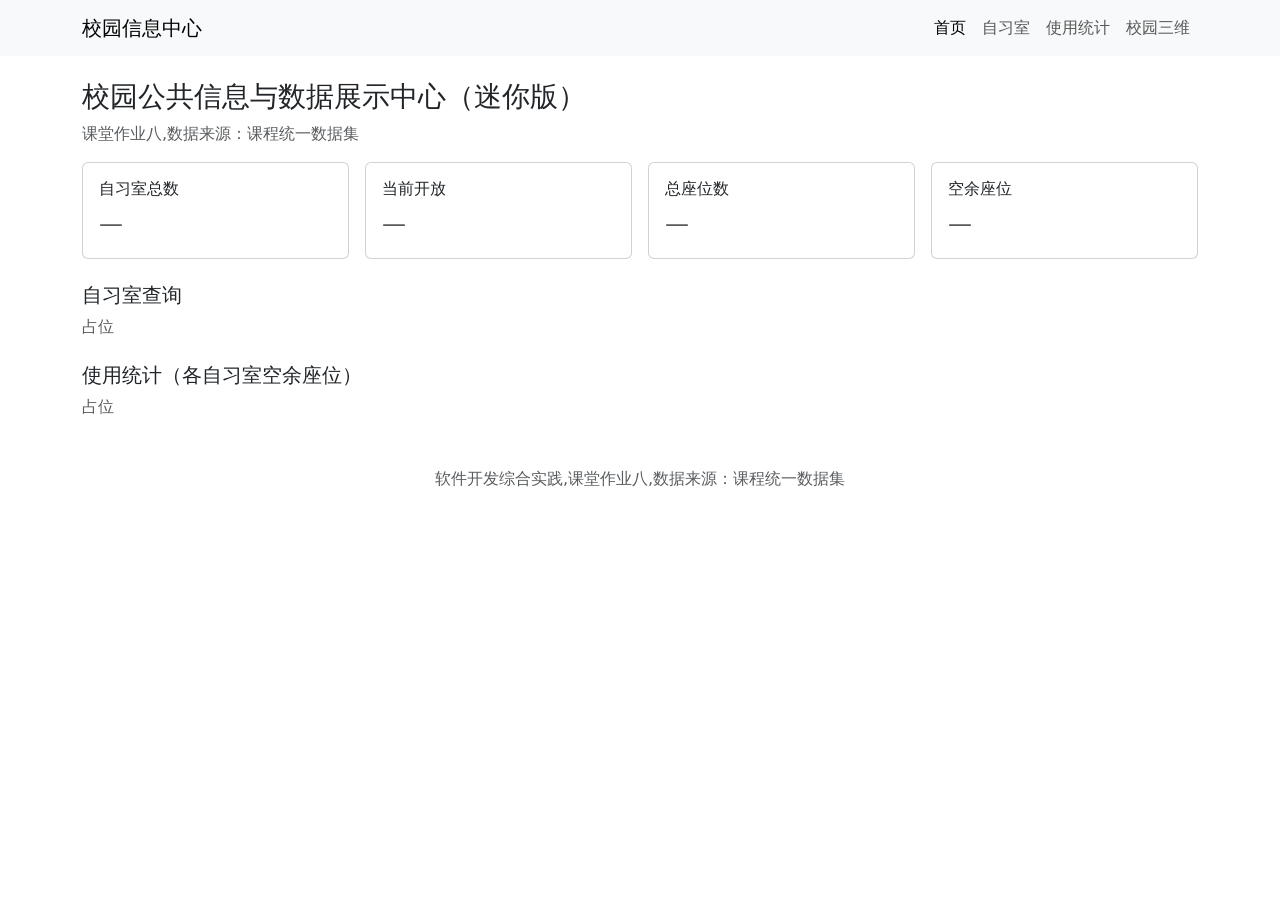
==== index.html @ 44b3e1c0 "提交整合骨架" ====
<!DOCTYPE html>
<html lang="zh-CN">
<head>
  <meta charset="UTF-8">
  <meta name="viewport" content="width=device-width, initial-scale=1.0">
  <title>校园信息中心（迷你版）</title>
  <link href="libs/bootstrap.min.css" rel="stylesheet">
  <link href="css/style.css" rel="stylesheet">
</head>
<body>
  <nav class="navbar navbar-expand-md bg-body-tertiary mb-4">
    <div class="container">
      <a class="navbar-brand" href="#home">校园信息中心</a>
      <div class="navbar-nav">
        <a class="nav-link active" href="#home">首页</a>
        <a class="nav-link" href="#rooms">自习室</a>
        <a class="nav-link" href="#stats">使用统计</a>
        <a class="nav-link" href="three-d/scene.html">校园三维</a>
      </div>
    </div>
  </nav>

  <main class="container">
    <section id="home" class="mb-4">
      <h1 class="h3">校园公共信息与数据展示中心（迷你版）</h1>
      <p class="text-muted">课堂作业八,数据来源：课程统一数据集</p>
      <div class="row g-3" id="summary-cards">
        <div class="col-6 col-md-3">
          <div class="card">
            <div class="card-body">
              <h2 class="card-title h6">自习室总数</h2>
              <p class="card-text fs-4 text-muted">—</p>
            </div>
          </div>
        </div>
        <div class="col-6 col-md-3">
          <div class="card">
            <div class="card-body">
              <h2 class="card-title h6">当前开放</h2>
              <p class="card-text fs-4 text-muted">—</p>
            </div>
          </div>
        </div>
        <div class="col-6 col-md-3">
          <div class="card">
            <div class="card-body">
              <h2 class="card-title h6">总座位数</h2>
              <p class="card-text fs-4 text-muted">—</p>
            </div>
          </div>
        </div>
        <div class="col-6 col-md-3">
          <div class="card">
            <div class="card-body">
              <h2 class="card-title h6">空余座位</h2>
              <p class="card-text fs-4 text-muted">—</p>
            </div>
          </div>
        </div>
      </div>
    </section>

    <section id="rooms" class="mb-4">
      <h2 class="h5">自习室查询</h2>
      <p class="text-muted">占位</p>
    </section>

    <section id="stats" class="mb-4">
      <h2 class="h5">使用统计（各自习室空余座位）</h2>
      <p class="text-muted">占位</p>
    </section>
  </main>

  <footer class="text-center text-muted py-4">
    软件开发综合实践,课堂作业八,数据来源：课程统一数据集
  </footer>

  <script src="libs/bootstrap.bundle.min.js"></script>
</body>
</html>
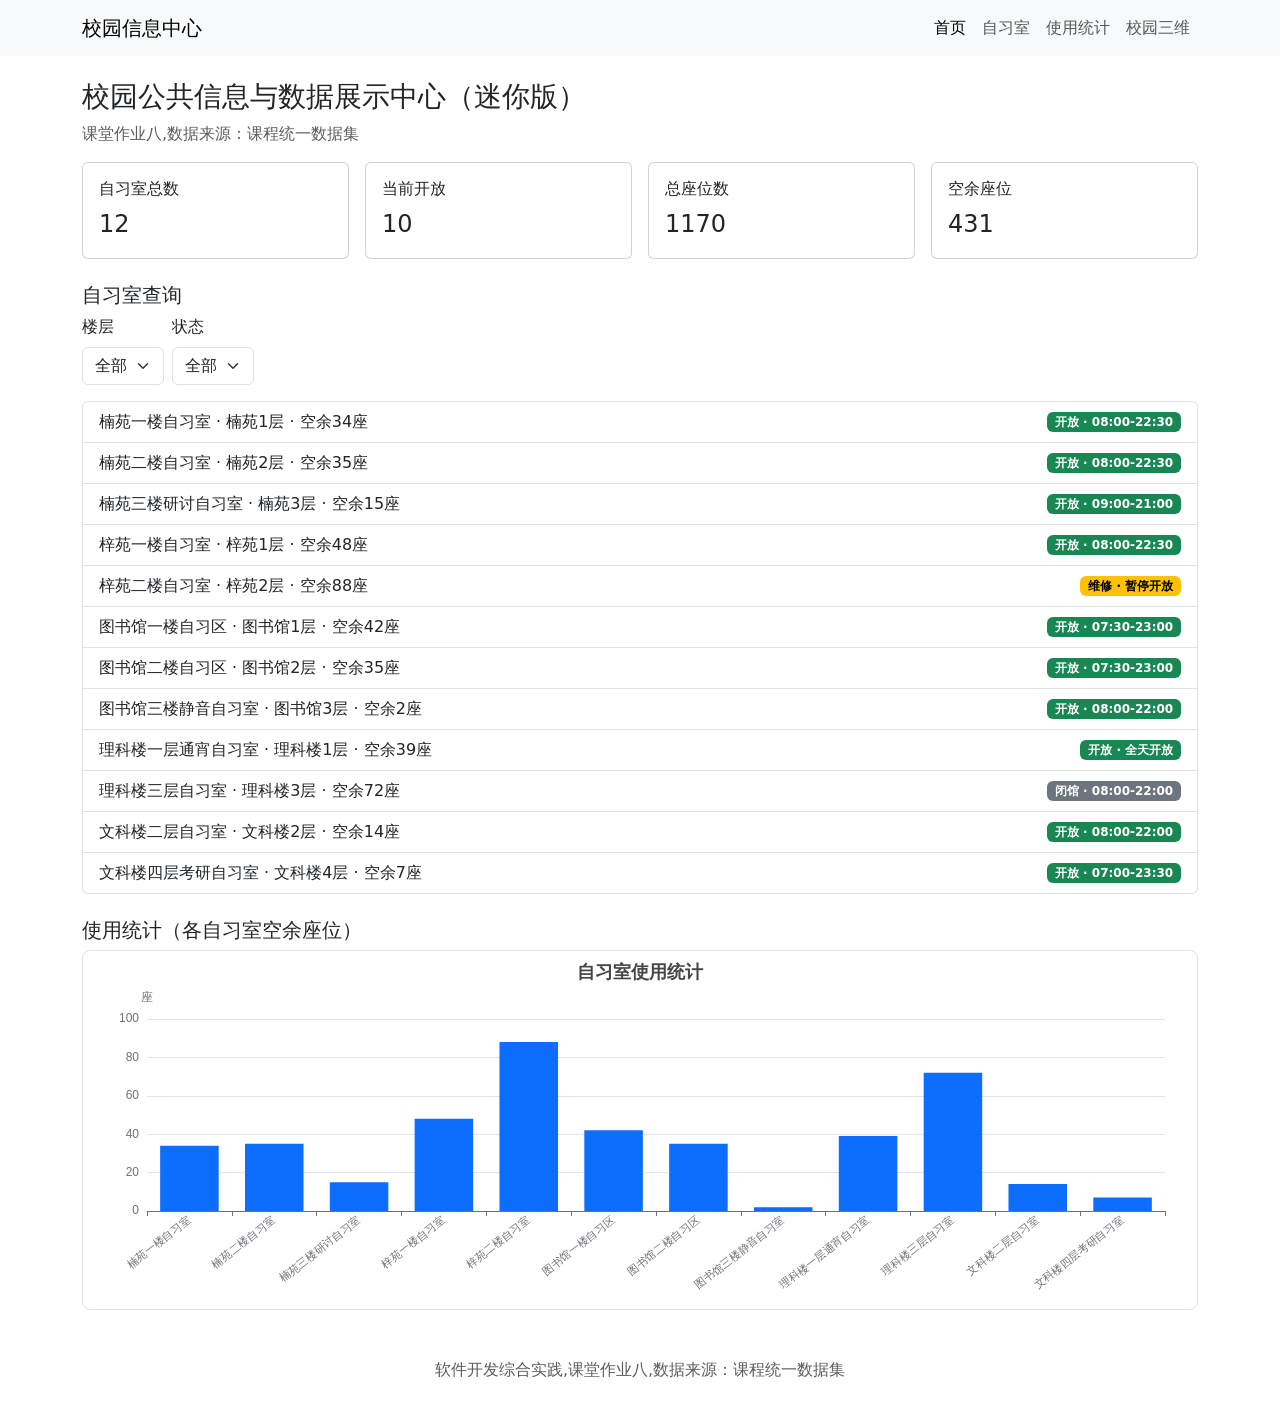
==== commit c5c1ad2a: "交互与图表模块" ====
--- a/index.html
+++ b/index.html
@@ -24,50 +24,39 @@
     <section id="home" class="mb-4">
       <h1 class="h3">校园公共信息与数据展示中心（迷你版）</h1>
       <p class="text-muted">课堂作业八,数据来源：课程统一数据集</p>
-      <div class="row g-3" id="summary-cards">
-        <div class="col-6 col-md-3">
-          <div class="card">
-            <div class="card-body">
-              <h2 class="card-title h6">自习室总数</h2>
-              <p class="card-text fs-4 text-muted">—</p>
-            </div>
-          </div>
-        </div>
-        <div class="col-6 col-md-3">
-          <div class="card">
-            <div class="card-body">
-              <h2 class="card-title h6">当前开放</h2>
-              <p class="card-text fs-4 text-muted">—</p>
-            </div>
-          </div>
-        </div>
-        <div class="col-6 col-md-3">
-          <div class="card">
-            <div class="card-body">
-              <h2 class="card-title h6">总座位数</h2>
-              <p class="card-text fs-4 text-muted">—</p>
-            </div>
-          </div>
-        </div>
-        <div class="col-6 col-md-3">
-          <div class="card">
-            <div class="card-body">
-              <h2 class="card-title h6">空余座位</h2>
-              <p class="card-text fs-4 text-muted">—</p>
-            </div>
-          </div>
-        </div>
-      </div>
+      <div class="row g-3" id="summary-cards"></div>
     </section>
 
     <section id="rooms" class="mb-4">
       <h2 class="h5">自习室查询</h2>
-      <p class="text-muted">占位</p>
+      <div class="row g-2 mb-3">
+        <div class="col-auto">
+          <label for="floor-filter" class="form-label">楼层</label>
+          <select id="floor-filter" class="form-select">
+            <option value="all">全部</option>
+            <option value="1">1层</option>
+            <option value="2">2层</option>
+            <option value="3">3层</option>
+            <option value="4">4层</option>
+          </select>
+        </div>
+        <div class="col-auto">
+          <label for="status-filter" class="form-label">状态</label>
+          <select id="status-filter" class="form-select">
+            <option value="all">全部</option>
+            <option value="开放">开放</option>
+            <option value="闭馆">闭馆</option>
+            <option value="维修">维修</option>
+          </select>
+        </div>
+      </div>
+      <ul id="room-list" class="list-group"></ul>
     </section>
 
     <section id="stats" class="mb-4">
       <h2 class="h5">使用统计（各自习室空余座位）</h2>
-      <p class="text-muted">占位</p>
+      <p id="status" class="alert alert-warning" style="display:none"></p>
+      <div id="usage-chart" style="height:360px"></div>
     </section>
   </main>
 
@@ -76,5 +65,7 @@
   </footer>
 
   <script src="libs/bootstrap.bundle.min.js"></script>
+  <script src="libs/echarts.min.js"></script>
+  <script src="js/app.js"></script>
 </body>
 </html>
--- a/css/style.css
+++ b/css/style.css
@@ -0,0 +1,14 @@
+#usage-chart {
+  background: #fff;
+  border: 1px solid #dee2e6;
+  border-radius: 8px;
+  padding: 8px;
+}
+
+#room-list li {
+  display: flex;
+  justify-content: space-between;
+  align-items: center;
+  flex-wrap: wrap;
+  gap: 4px;
+}
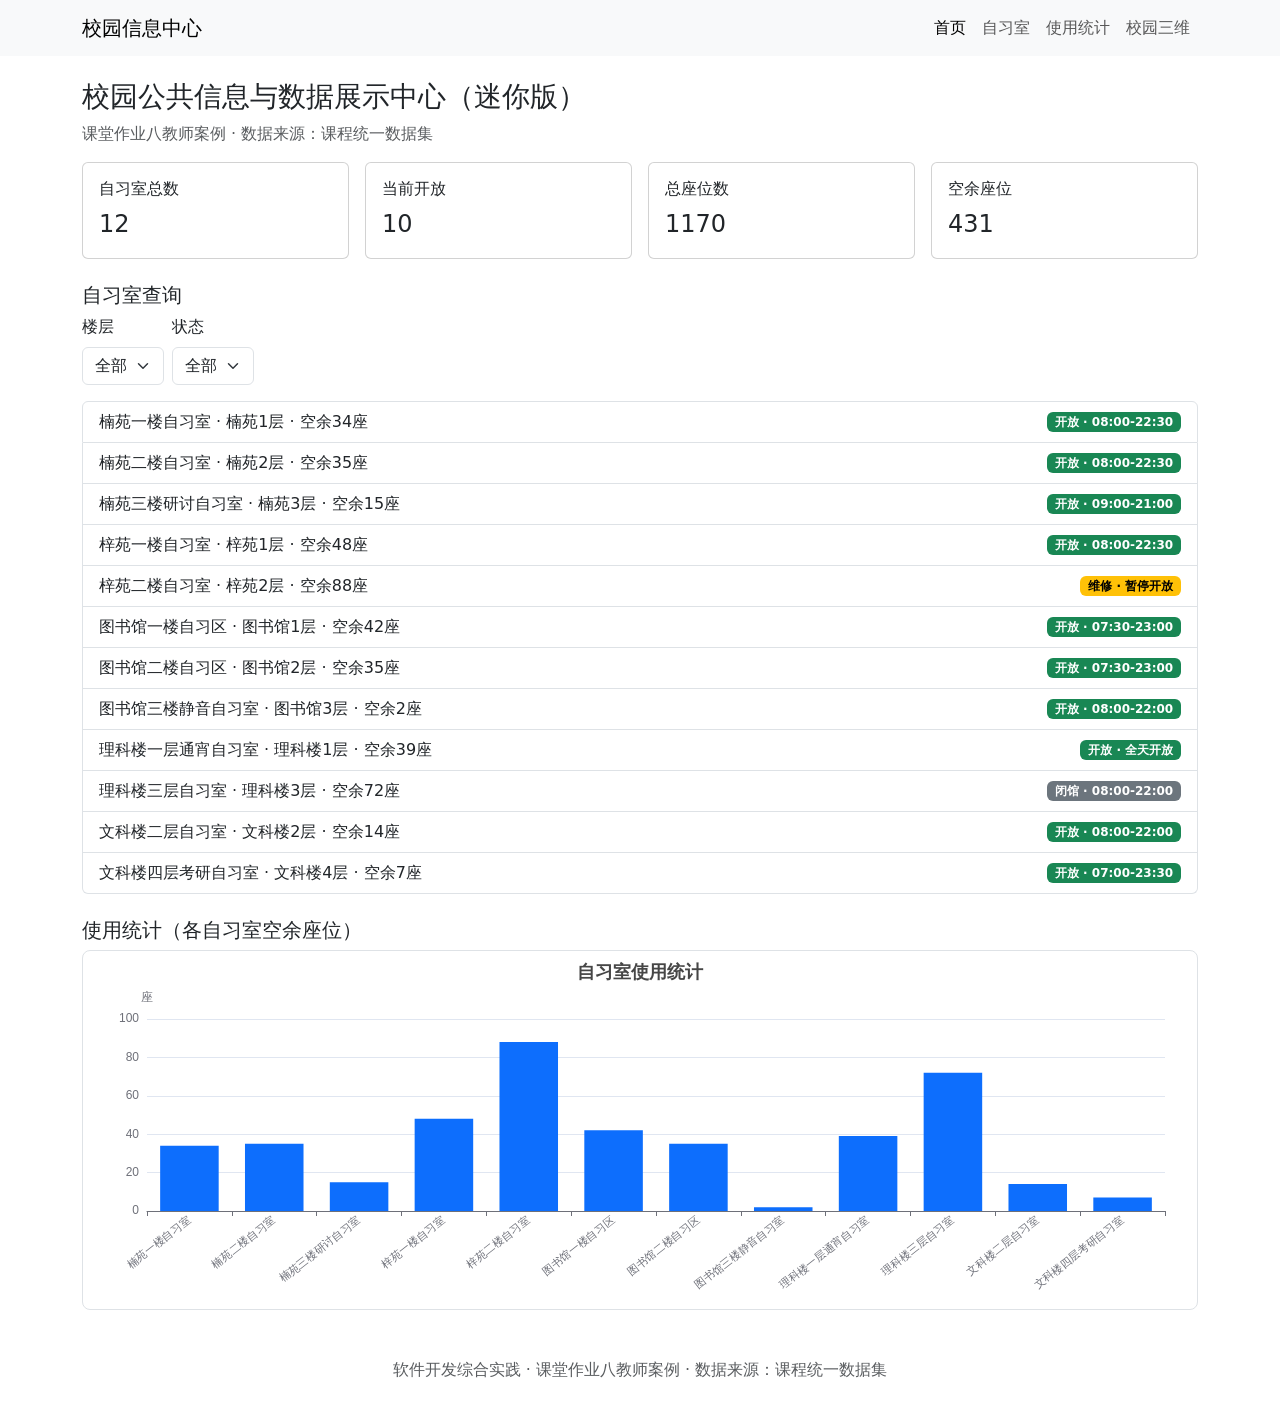
==== commit 95a1d04c: "三维区与自查证据" ====
--- a/index.html
+++ b/index.html
@@ -23,7 +23,7 @@
   <main class="container">
     <section id="home" class="mb-4">
       <h1 class="h3">校园公共信息与数据展示中心（迷你版）</h1>
-      <p class="text-muted">课堂作业八,数据来源：课程统一数据集</p>
+      <p class="text-muted">课堂作业八教师案例 · 数据来源：课程统一数据集</p>
       <div class="row g-3" id="summary-cards"></div>
     </section>
 
@@ -61,7 +61,7 @@
   </main>
 
   <footer class="text-center text-muted py-4">
-    软件开发综合实践,课堂作业八,数据来源：课程统一数据集
+    软件开发综合实践 · 课堂作业八教师案例 · 数据来源：课程统一数据集
   </footer>
 
   <script src="libs/bootstrap.bundle.min.js"></script>
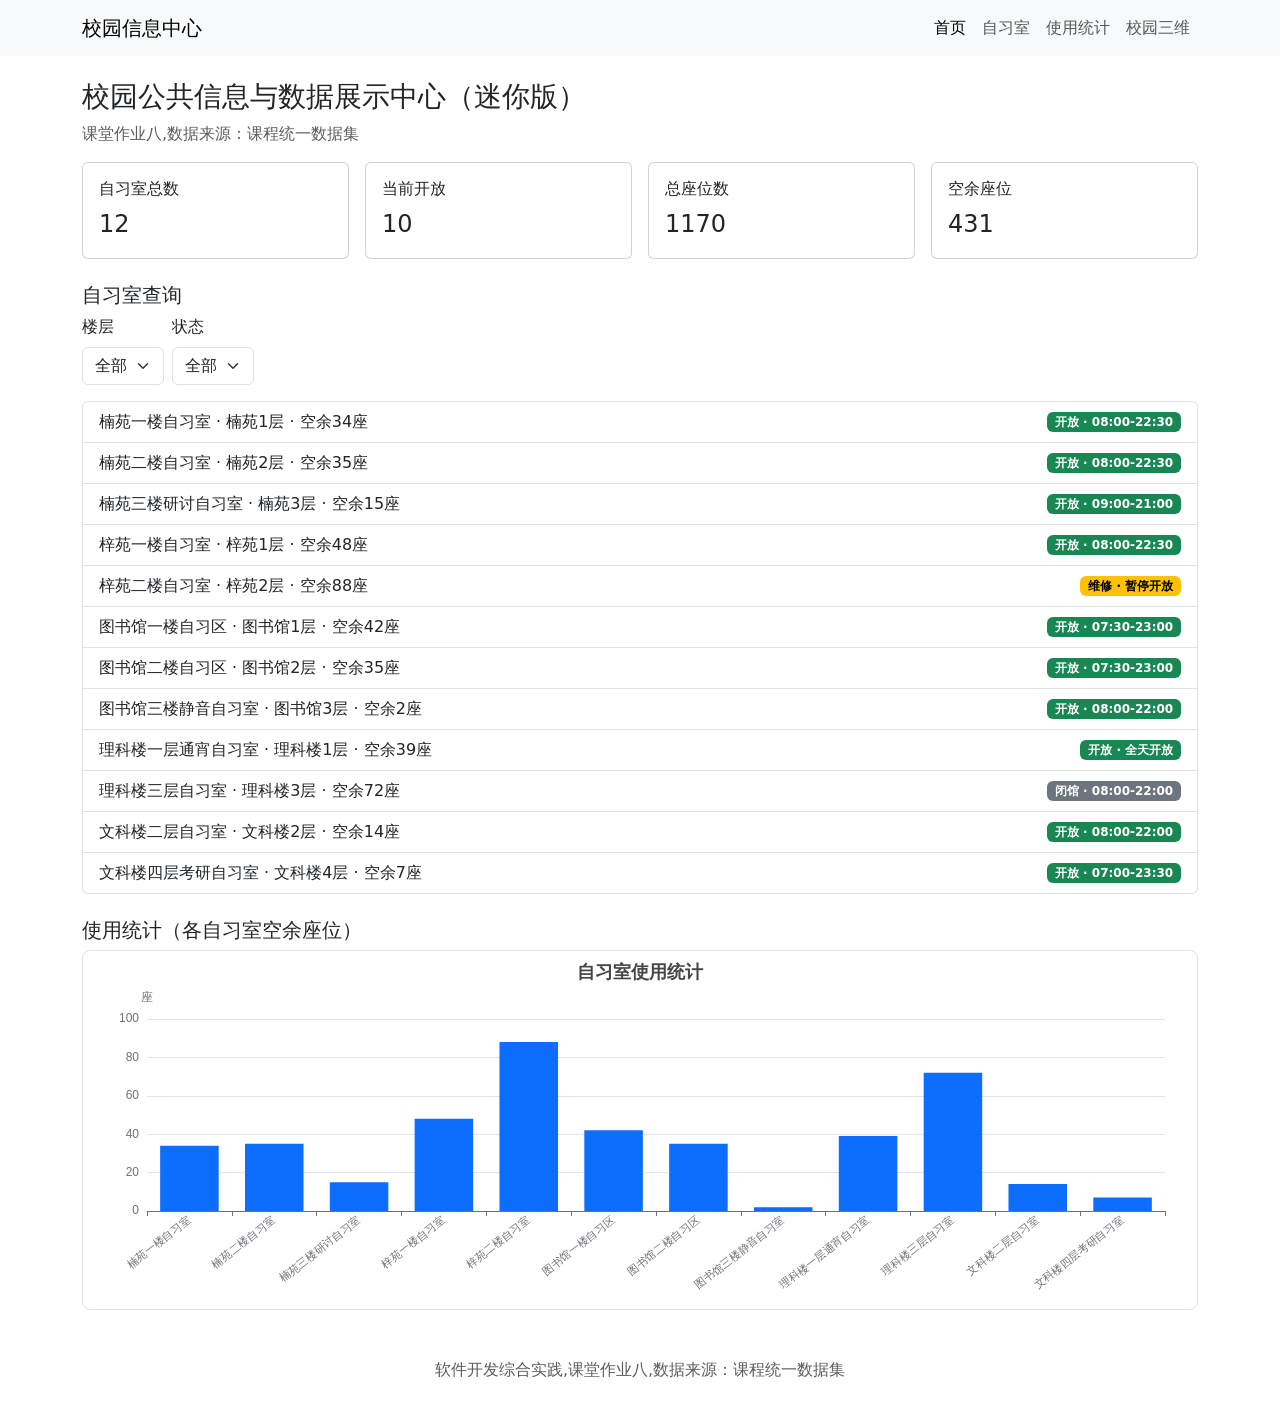
==== commit 2c4df392: "三维区与自查证据" ====
--- a/index.html
+++ b/index.html
@@ -23,7 +23,7 @@
   <main class="container">
     <section id="home" class="mb-4">
       <h1 class="h3">校园公共信息与数据展示中心（迷你版）</h1>
-      <p class="text-muted">课堂作业八教师案例 · 数据来源：课程统一数据集</p>
+      <p class="text-muted">课堂作业八,数据来源：课程统一数据集</p>
       <div class="row g-3" id="summary-cards"></div>
     </section>
 
@@ -61,7 +61,7 @@
   </main>
 
   <footer class="text-center text-muted py-4">
-    软件开发综合实践 · 课堂作业八教师案例 · 数据来源：课程统一数据集
+    软件开发综合实践,课堂作业八,数据来源：课程统一数据集
   </footer>
 
   <script src="libs/bootstrap.bundle.min.js"></script>
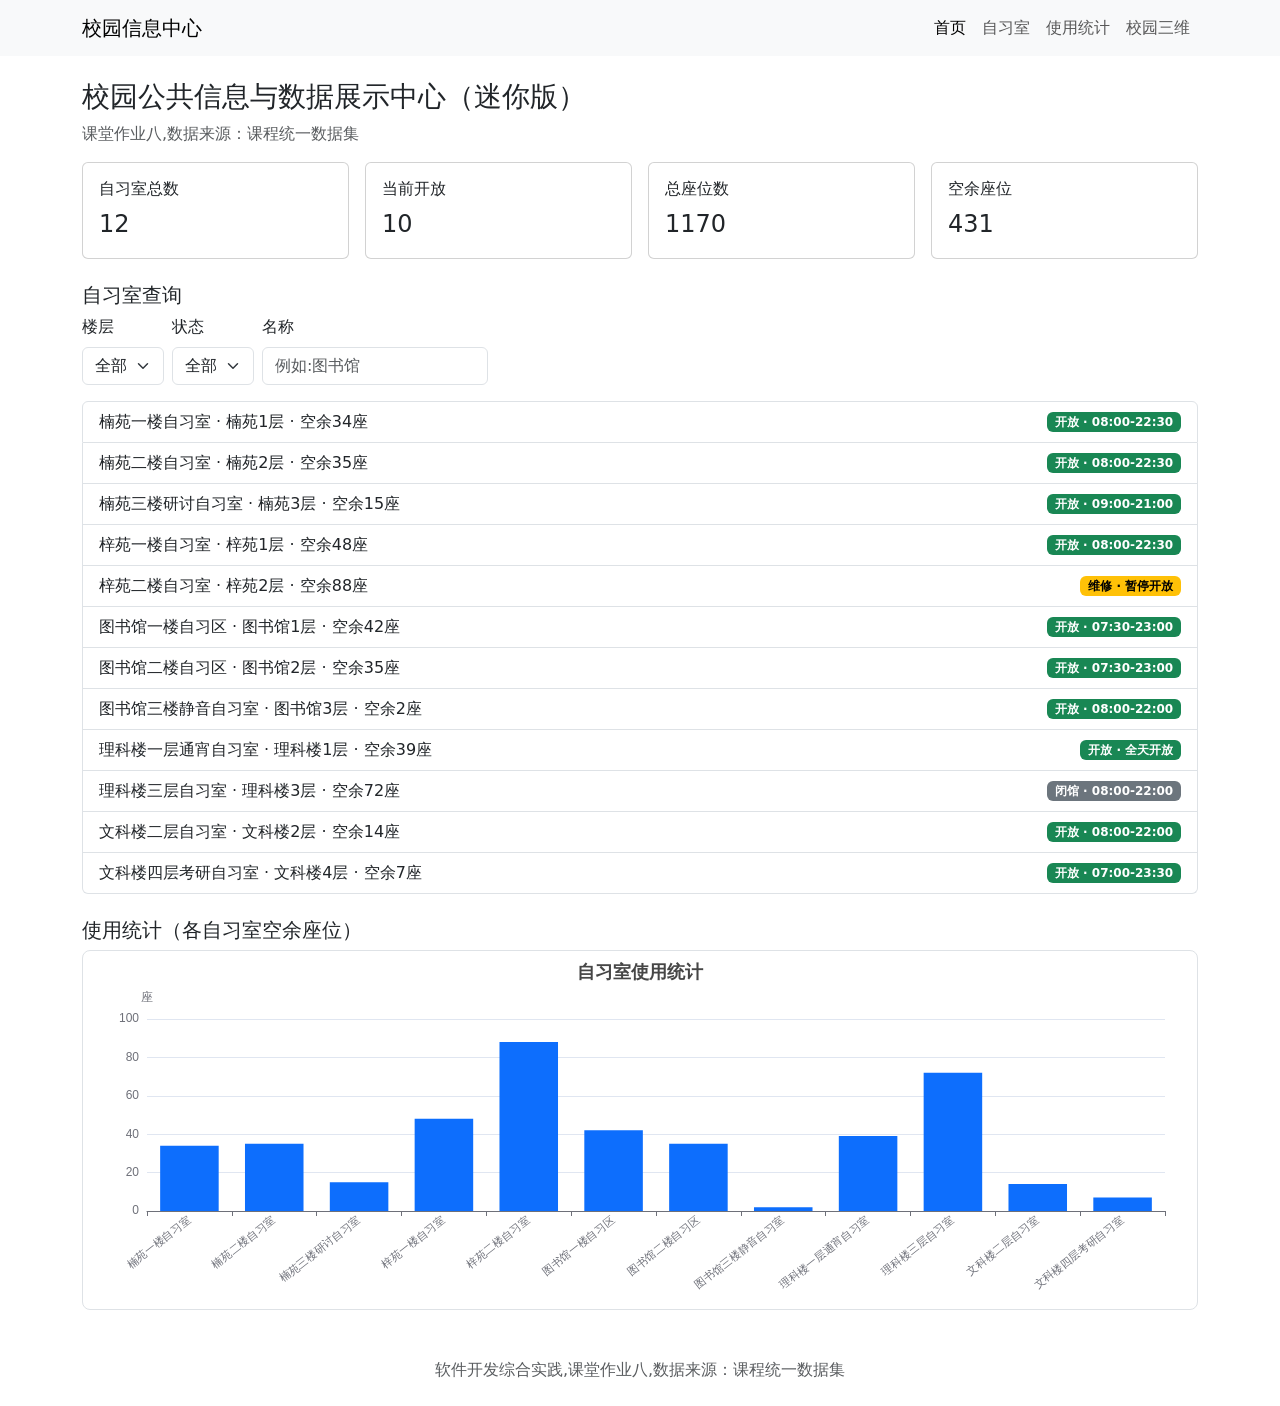
==== commit 065dc46a: "添加名字搜索功能" ====
--- a/index.html
+++ b/index.html
@@ -49,6 +49,10 @@
             <option value="维修">维修</option>
           </select>
         </div>
+        <div class="col-auto">
+          <label for="name-search" class="form-label">名称</label>
+          <input id="name-search" class="form-control" type="text" placeholder="例如:图书馆">
+        </div>
       </div>
       <ul id="room-list" class="list-group"></ul>
     </section>
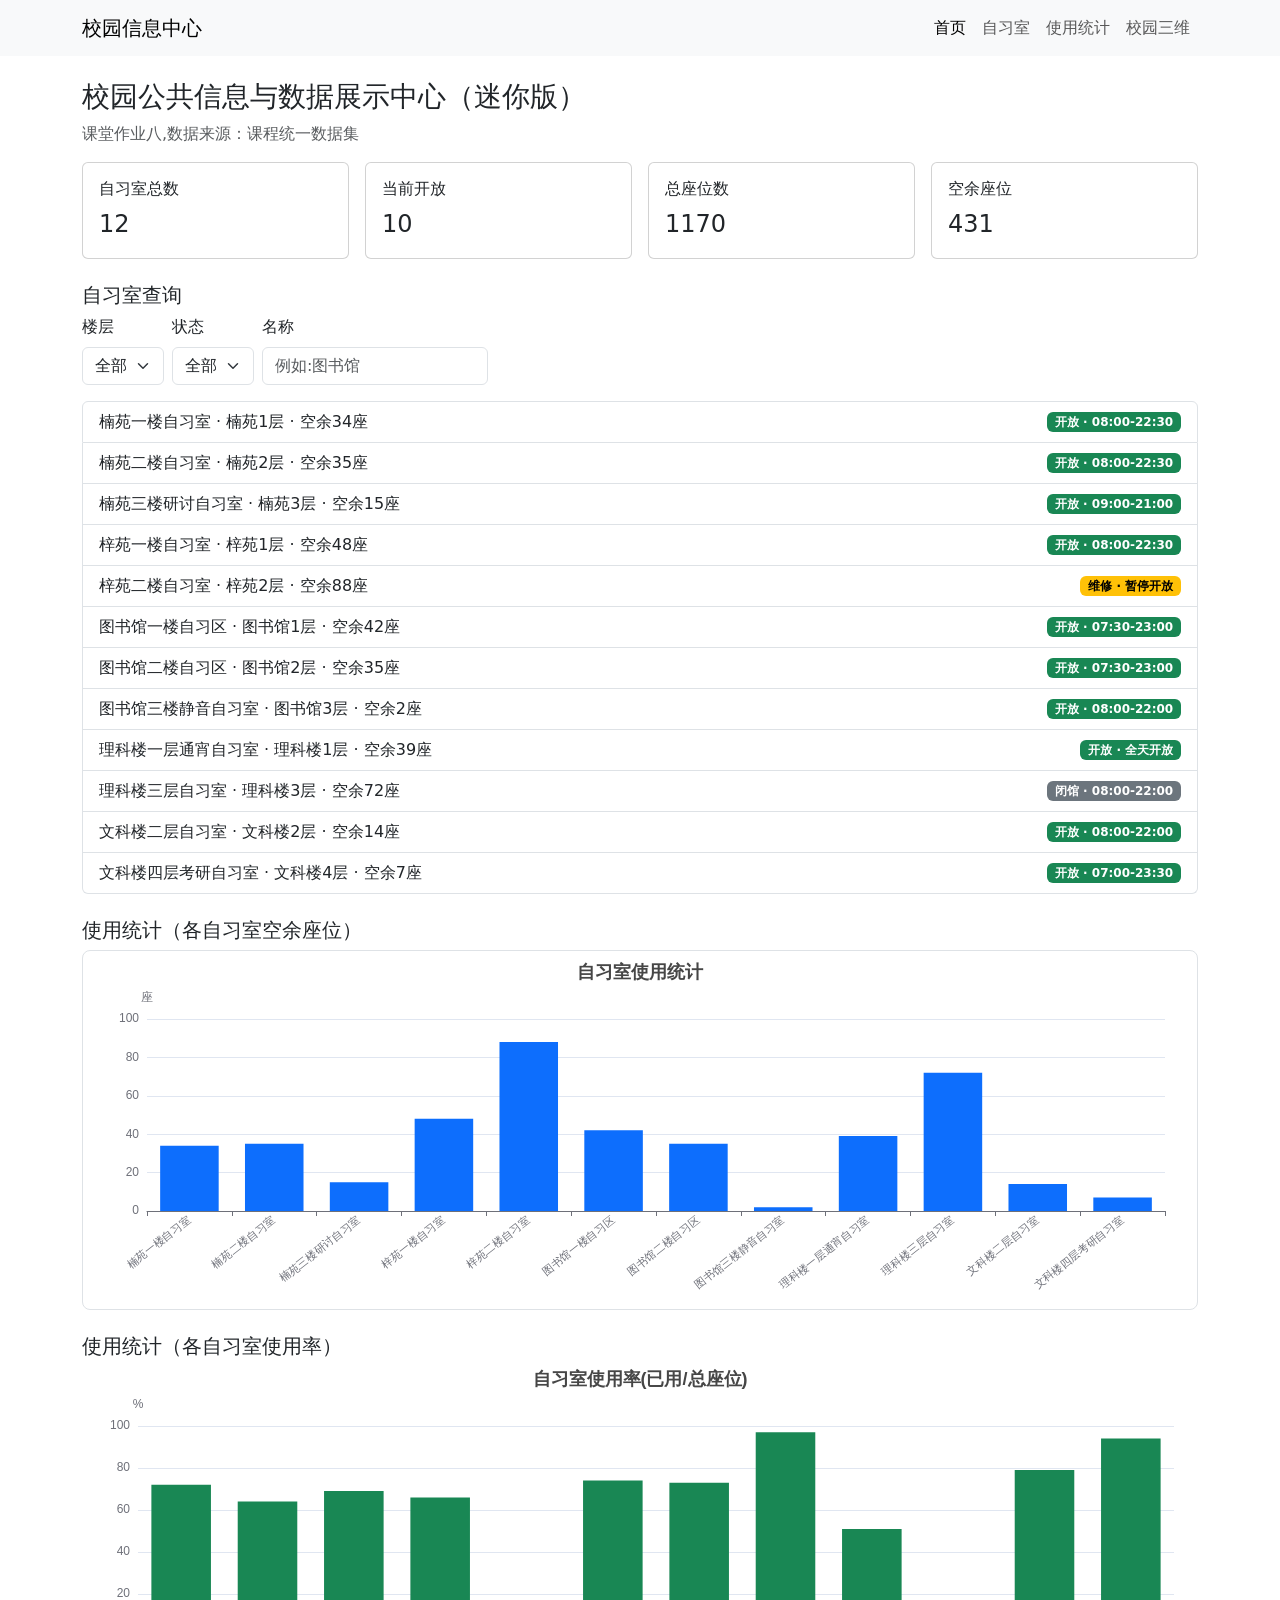
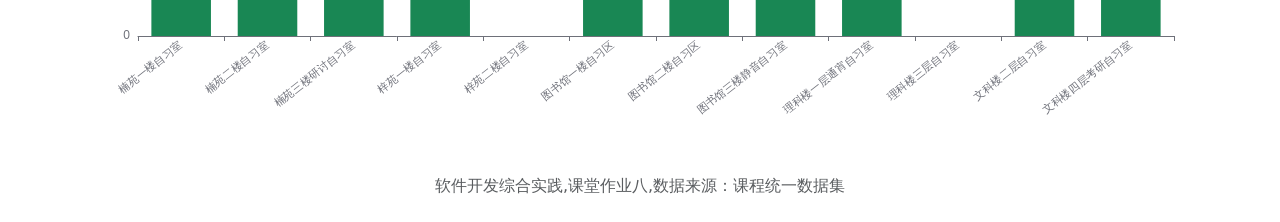
==== commit 71a8f63e: "添加使用率柱状图" ====
--- a/index.html
+++ b/index.html
@@ -61,6 +61,8 @@
       <h2 class="h5">使用统计（各自习室空余座位）</h2>
       <p id="status" class="alert alert-warning" style="display:none"></p>
       <div id="usage-chart" style="height:360px"></div>
+      <h2 class="h5 mt-4">使用统计（各自习室使用率）</h2>
+      <div id="rate-chart" style="height:360px"></div>
     </section>
   </main>
 
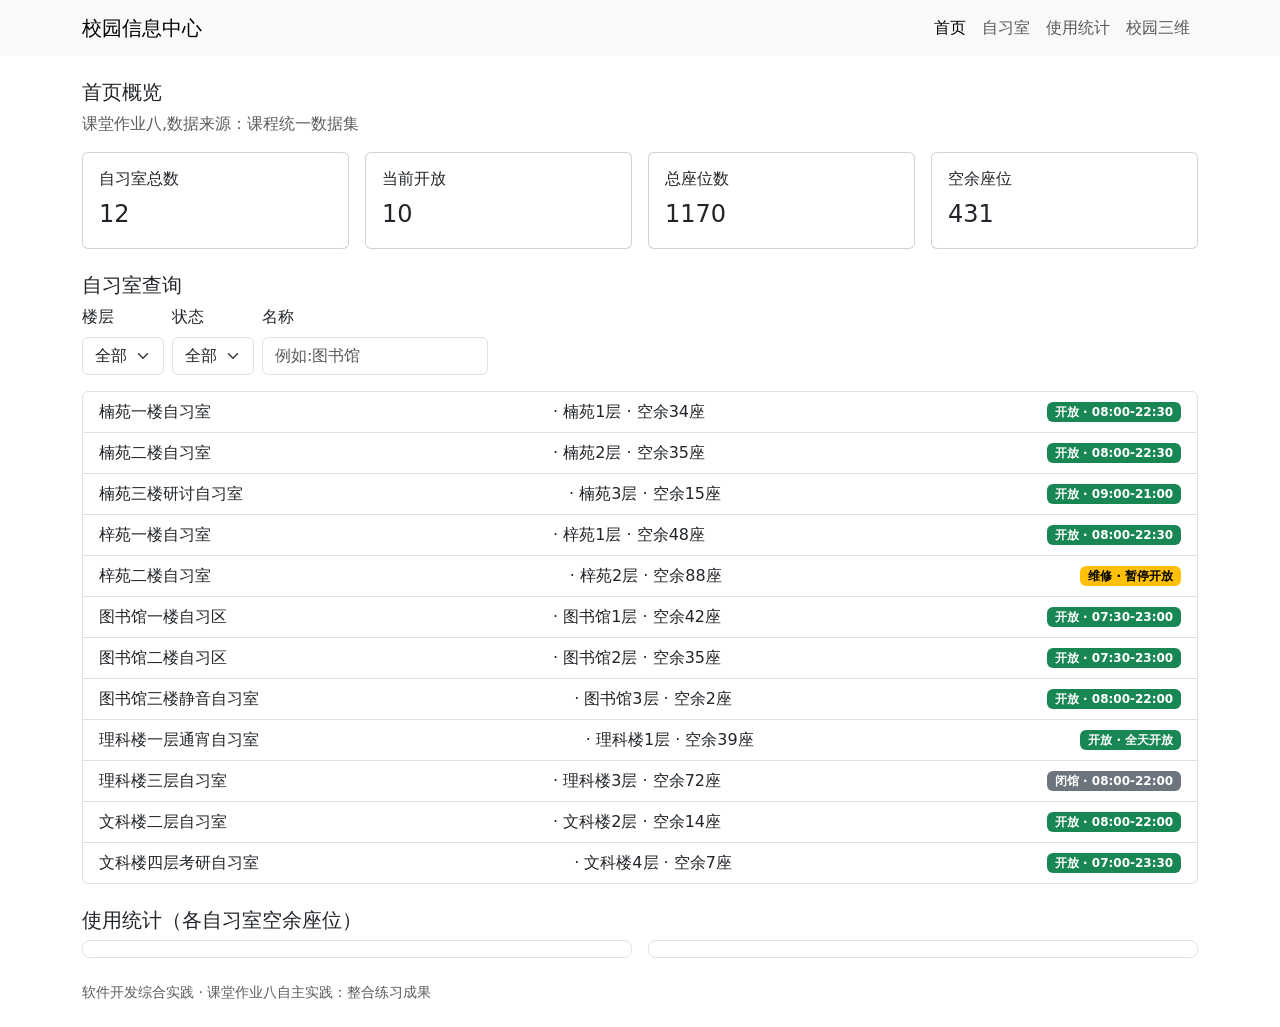
==== commit 503ae14b: "修改折线图" ====
--- a/index.html
+++ b/index.html
@@ -4,13 +4,13 @@
   <meta charset="UTF-8">
   <meta name="viewport" content="width=device-width, initial-scale=1.0">
   <title>校园信息中心（迷你版）</title>
-  <link href="libs/bootstrap.min.css" rel="stylesheet">
-  <link href="css/style.css" rel="stylesheet">
+  <link rel="stylesheet" href="libs/bootstrap.min.css">
+  <link rel="stylesheet" href="css/style.css">
 </head>
 <body>
   <nav class="navbar navbar-expand-md bg-body-tertiary mb-4">
     <div class="container">
-      <a class="navbar-brand" href="#home">校园信息中心</a>
+      <a class="navbar-brand" href="#">校园信息中心</a>
       <div class="navbar-nav">
         <a class="nav-link active" href="#home">首页</a>
         <a class="nav-link" href="#rooms">自习室</a>
@@ -22,7 +22,7 @@
 
   <main class="container">
     <section id="home" class="mb-4">
-      <h1 class="h3">校园公共信息与数据展示中心（迷你版）</h1>
+      <h2 class="h5">首页概览</h2>
       <p class="text-muted">课堂作业八,数据来源：课程统一数据集</p>
       <div class="row g-3" id="summary-cards"></div>
     </section>
@@ -60,18 +60,23 @@
     <section id="stats" class="mb-4">
       <h2 class="h5">使用统计（各自习室空余座位）</h2>
       <p id="status" class="alert alert-warning" style="display:none"></p>
-      <div id="usage-chart" style="height:360px"></div>
-      <h2 class="h5 mt-4">使用统计（各自习室使用率）</h2>
-      <div id="rate-chart" style="height:360px"></div>
+      <div class="row g-3">
+        <div class="col-md-6">
+          <div id="usage-chart" class="chart-box"></div>
+        </div>
+        <div class="col-md-6">
+          <div id="rate-chart" class="chart-box"></div>
+        </div>
+      </div>
     </section>
   </main>
 
-  <footer class="text-center text-muted py-4">
-    软件开发综合实践,课堂作业八,数据来源：课程统一数据集
+  <footer class="container text-muted small mt-4 mb-4">
+    软件开发综合实践 · 课堂作业八自主实践：整合练习成果
   </footer>
 
+  <script src="libs/echarts.min.js"></script>
   <script src="libs/bootstrap.bundle.min.js"></script>
-  <script src="libs/echarts.min.js"></script>
   <script src="js/app.js"></script>
 </body>
 </html>
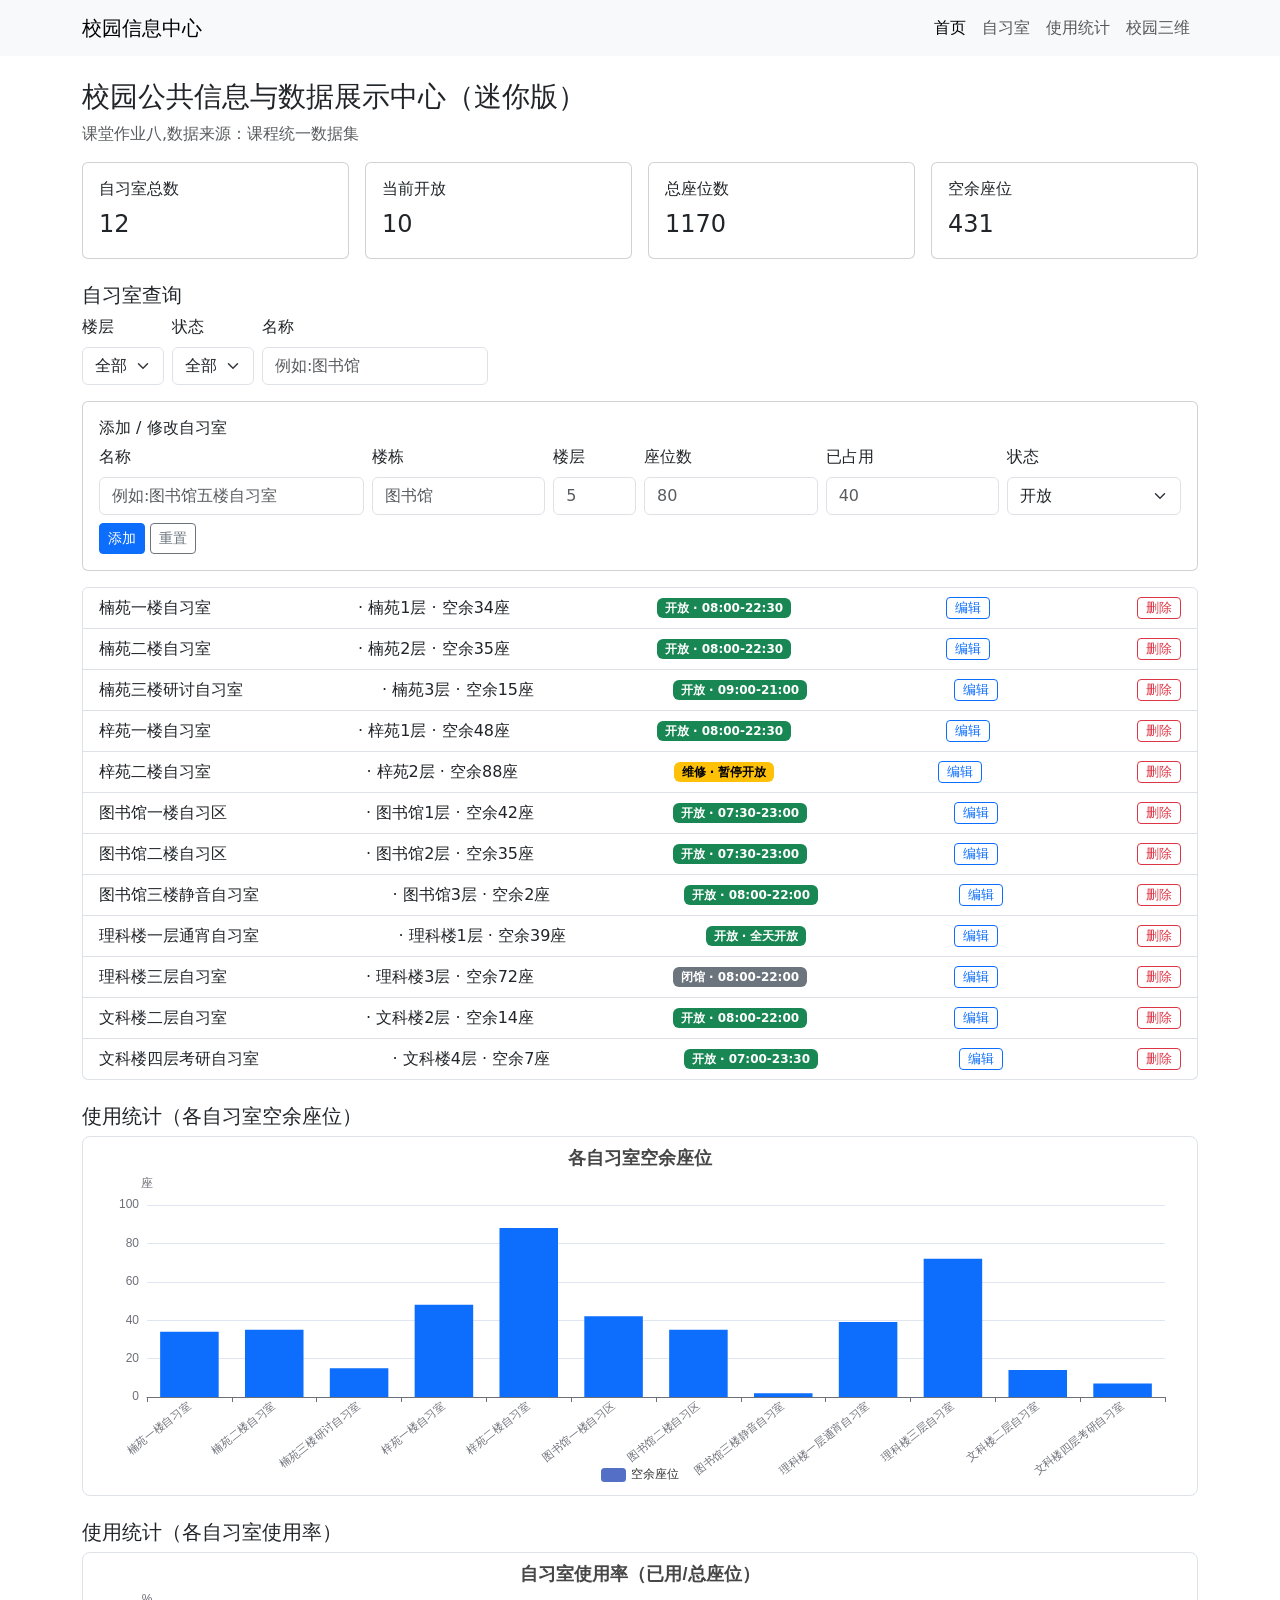
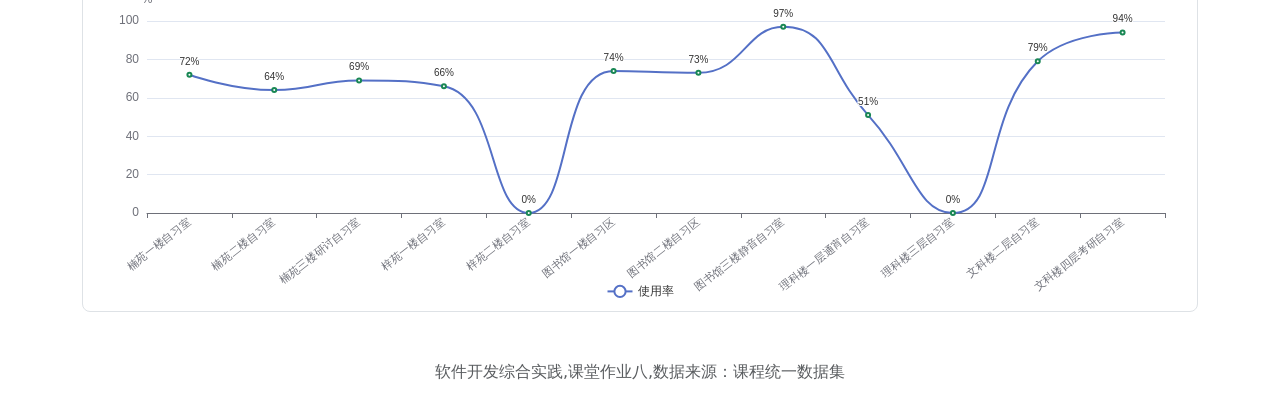
==== commit 6b222397: "添加CRUD" ====
--- a/index.html
+++ b/index.html
@@ -4,13 +4,13 @@
   <meta charset="UTF-8">
   <meta name="viewport" content="width=device-width, initial-scale=1.0">
   <title>校园信息中心（迷你版）</title>
-  <link rel="stylesheet" href="libs/bootstrap.min.css">
-  <link rel="stylesheet" href="css/style.css">
+  <link href="libs/bootstrap.min.css" rel="stylesheet">
+  <link href="css/style.css" rel="stylesheet">
 </head>
 <body>
   <nav class="navbar navbar-expand-md bg-body-tertiary mb-4">
     <div class="container">
-      <a class="navbar-brand" href="#">校园信息中心</a>
+      <a class="navbar-brand" href="#home">校园信息中心</a>
       <div class="navbar-nav">
         <a class="nav-link active" href="#home">首页</a>
         <a class="nav-link" href="#rooms">自习室</a>
@@ -22,7 +22,7 @@
 
   <main class="container">
     <section id="home" class="mb-4">
-      <h2 class="h5">首页概览</h2>
+      <h1 class="h3">校园公共信息与数据展示中心（迷你版）</h1>
       <p class="text-muted">课堂作业八,数据来源：课程统一数据集</p>
       <div class="row g-3" id="summary-cards"></div>
     </section>
@@ -54,29 +54,68 @@
           <input id="name-search" class="form-control" type="text" placeholder="例如:图书馆">
         </div>
       </div>
+
+      <div class="card mb-3">
+        <div class="card-body">
+          <h3 class="card-title h6">添加 / 修改自习室</h3>
+          <form id="room-form">
+            <div class="row g-2">
+              <div class="col-md-3">
+                <label for="r-name" class="form-label">名称</label>
+                <input id="r-name" class="form-control" type="text" placeholder="例如:图书馆五楼自习室" required>
+              </div>
+              <div class="col-md-2">
+                <label for="r-building" class="form-label">楼栋</label>
+                <input id="r-building" class="form-control" type="text" placeholder="图书馆" required>
+              </div>
+              <div class="col-md-1">
+                <label for="r-floor" class="form-label">楼层</label>
+                <input id="r-floor" class="form-control" type="number" min="1" max="10" placeholder="5" required>
+              </div>
+              <div class="col-md-2">
+                <label for="r-seats" class="form-label">座位数</label>
+                <input id="r-seats" class="form-control" type="number" min="0" max="500" placeholder="80" required>
+              </div>
+              <div class="col-md-2">
+                <label for="r-occupied" class="form-label">已占用</label>
+                <input id="r-occupied" class="form-control" type="number" min="0" max="500" placeholder="40">
+              </div>
+              <div class="col-md-2">
+                <label for="r-status" class="form-label">状态</label>
+                <select id="r-status" class="form-select">
+                  <option value="开放">开放</option>
+                  <option value="闭馆">闭馆</option>
+                  <option value="维修">维修</option>
+                </select>
+              </div>
+            </div>
+            <div class="mt-2">
+              <button type="submit" class="btn btn-primary btn-sm">添加</button>
+              <button type="button" id="r-reset" class="btn btn-outline-secondary btn-sm">重置</button>
+              <span class="text-muted small ms-2" id="r-tip"></span>
+            </div>
+          </form>
+        </div>
+      </div>
+
       <ul id="room-list" class="list-group"></ul>
     </section>
 
     <section id="stats" class="mb-4">
       <h2 class="h5">使用统计（各自习室空余座位）</h2>
       <p id="status" class="alert alert-warning" style="display:none"></p>
-      <div class="row g-3">
-        <div class="col-md-6">
-          <div id="usage-chart" class="chart-box"></div>
-        </div>
-        <div class="col-md-6">
-          <div id="rate-chart" class="chart-box"></div>
-        </div>
-      </div>
+      <div id="usage-chart" style="height:360px"></div>
+      <h2 class="h5 mt-4">使用统计（各自习室使用率）</h2>
+      <div id="rate-chart" style="height:360px"></div>
     </section>
   </main>
 
-  <footer class="container text-muted small mt-4 mb-4">
-    软件开发综合实践 · 课堂作业八自主实践：整合练习成果
+  <footer class="text-center text-muted py-4">
+    软件开发综合实践,课堂作业八,数据来源：课程统一数据集
   </footer>
 
+  <script src="libs/bootstrap.bundle.min.js"></script>
   <script src="libs/echarts.min.js"></script>
-  <script src="libs/bootstrap.bundle.min.js"></script>
   <script src="js/app.js"></script>
 </body>
 </html>
